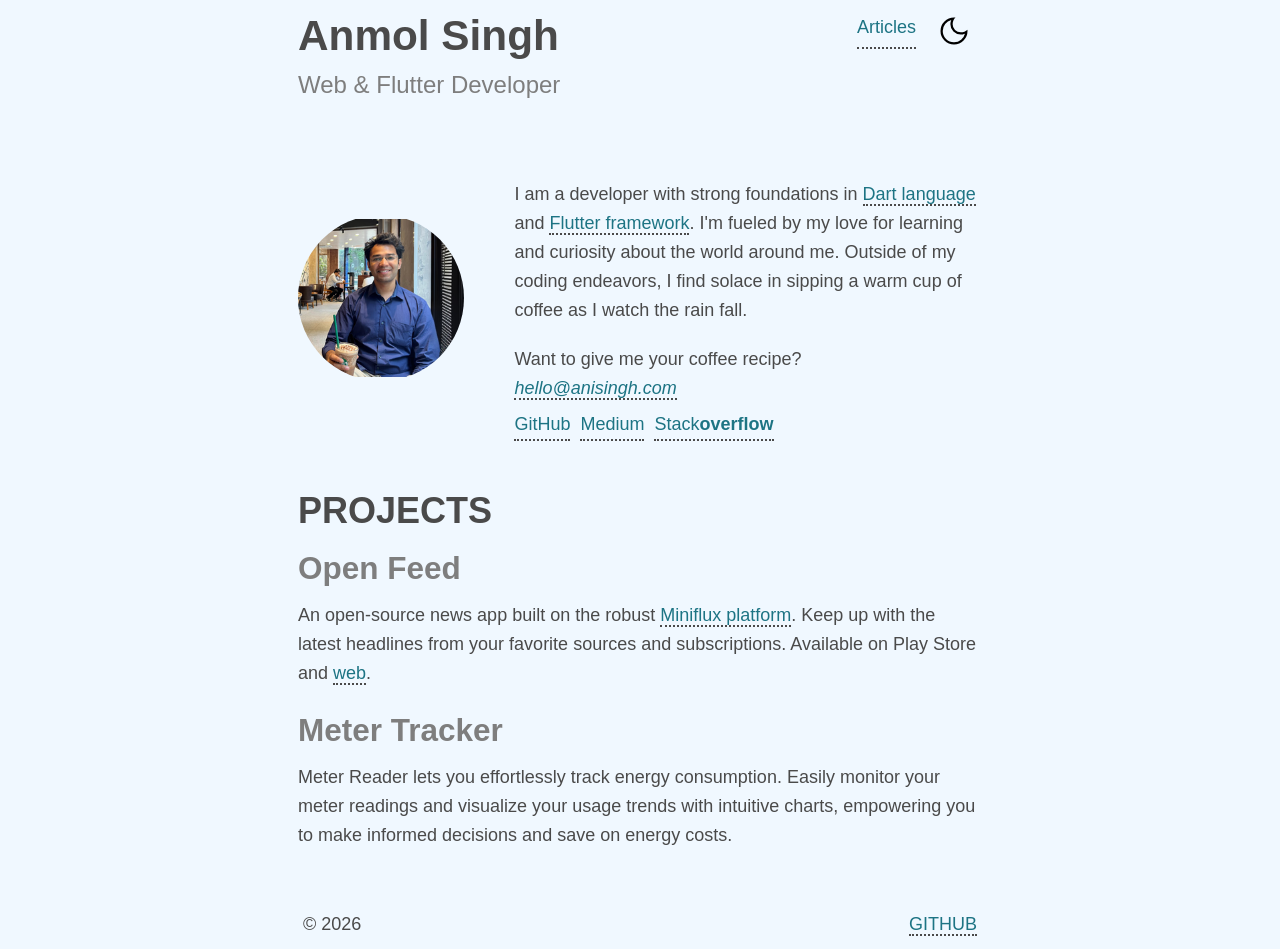
==== index.html @ 269e5a2c "Refactor: reorganize media links" ====
<!DOCTYPE html>
<html lang="en">
  <head>
    <meta charset="UTF-8" />
    <meta name="viewport" content="width=device-width, initial-scale=1.0" />
    <meta
      name="description"
      content="I am a developer who specializes in Flutter. I create websites, web and mobile phone apps as well as desktop apps."
    />
    <link rel="stylesheet" href="sakura.css" type="text/css" />
    <link rel="stylesheet" href="style.css" type="text/css" />
    <title>Anmol Singh - Web & Flutter Developer</title>
  </head>
  <body>
    <header>
      <div>
        <h1>Anmol Singh</h1>
        <p>Web & Flutter Developer</p>
      </div>
      <nav>
        <a
          href="https://github.com/anmol-me"
          target="_blank"
          rel="noopener noreferrer"
          >Articles</a
        >
        <button id="themeToggleButton" aria-label="Toggle Dark Mode">
          <img src="assets/icons/dark_mode.svg" class="icon" alt="Dark Mode" />
        </button>
      </nav>
    </header>

    <main>
      <section id="about">
        <img
          src="./assets/images/me.avif"
          alt="a person sitting in a cafe with a mug of coffee"
        />

        <div>
          <p class="text">
            I am a developer with strong foundations in
            <a
              href="https://dart.dev/"
              target="_blank"
              rel="noopener noreferrer"
              >Dart language</a
            >
            and
            <a
              href="https://flutter.dev/"
              target="_blank"
              rel="noopener noreferrer"
              >Flutter framework</a
            >. I'm fueled by my love for learning and curiosity about the world
            around me. Outside of my coding endeavors, I find solace in sipping
            a warm cup of coffee as I watch the rain fall.
          </p>
          <p class="sub-text">Want to give me your coffee recipe?</p>
          <address>
            <a href="mailto:hello@anisingh.com">hello@anisingh.com</a>
          </address>
          <nav>
            <a
              href="https://github.com/anmol-me"
              target="_blank"
              rel="noopener noreferrer"
              >GitHub</a
            >
            <a
              href="https://medium.com/@me-ani"
              target="_blank"
              rel="noopener noreferrer"
              >Medium</a
            >
            <a
              href="https://github.com/anmol-me"
              target="_blank"
              rel="noopener noreferrer"
              >Stack<strong>overflow</strong></a
            >
          </nav>
        </div>
      </section>

      <section>
        <h2>PROJECTS</h2>

        <article>
          <h3>Open Feed</h3>
          <p>
            An open-source news app built on the robust
            <a
              href="https://miniflux.app/"
              target="_blank"
              rel="noopener noreferrer"
              >Miniflux platform</a
            >. Keep up with the latest headlines from your favorite sources and
            subscriptions. Available on Play Store and
            <a
              href="https://open-feed-news.web.app/"
              target="_blank"
              rel="noopener noreferrer"
              >web</a
            >.
          </p>
        </article>
        <article>
          <h3>Meter Tracker</h3>
          <p>
            Meter Reader lets you effortlessly track energy consumption. Easily
            monitor your meter readings and visualize your usage trends with
            intuitive charts, empowering you to make informed decisions and save
            on energy costs.
          </p>
        </article>
      </section>
    </main>

    <footer>
      <time id="year"> </time>
      <div id="social-media">
        <a
          href="https://github.com/anmol-me"
          target="_blank"
          rel="noopener noreferrer"
          >GitHub</a
        >
      </div>
    </footer>

    <script src="script.js"></script>
  </body>
</html>
---- sakura.css ----
/* Sakura.css v1.5.0
 * ================
 * Minimal css theme.
 * Project: https://github.com/oxalorg/sakura/
 */
/* Body */
html {
    font-size: 62.5%;
    font-family: -apple-system, BlinkMacSystemFont, "Segoe UI", Roboto, "Helvetica Neue", Arial, "Noto Sans", sans-serif;
  }
  
  body {
    font-size: 1.8rem;
    line-height: 1.618;
    max-width: 38em;
    margin: auto;
    color: #4a4a4a;
    background-color: #f9f9f9;
    padding: 13px;
  }
  
  @media (max-width: 684px) {
    body {
      font-size: 1.53rem;
    }
  }
  @media (max-width: 382px) {
    body {
      font-size: 1.35rem;
    }
  }
  h1, h2, h3, h4, h5, h6 {
    line-height: 1.1;
    font-family: -apple-system, BlinkMacSystemFont, "Segoe UI", Roboto, "Helvetica Neue", Arial, "Noto Sans", sans-serif;
    font-weight: 700;
    margin-top: 3rem;
    margin-bottom: 1.5rem;
    overflow-wrap: break-word;
    word-wrap: break-word;
    -ms-word-break: break-all;
    word-break: break-word;
  }
  
  h1 {
    font-size: 2.35em;
  }
  
  h2 {
    font-size: 2em;
  }
  
  h3 {
    font-size: 1.75em;
  }
  
  h4 {
    font-size: 1.5em;
  }
  
  h5 {
    font-size: 1.25em;
  }
  
  h6 {
    font-size: 1em;
  }
  
  p {
    margin-top: 0px;
    margin-bottom: 2.5rem;
  }
  
  small, sub, sup {
    font-size: 75%;
  }
  
  hr {
    border-color: #1d7484;
  }
  
  a {
    text-decoration: none;
    color: #1d7484;
  }
  a:visited {
    color: #144f5a;
  }
  a:hover {
    color: #982c61;
    border-bottom: 2px solid #4a4a4a;
  }
  
  ul {
    padding-left: 1.4em;
    margin-top: 0px;
    margin-bottom: 2.5rem;
  }
  
  li {
    margin-bottom: 0.4em;
  }
  
  blockquote {
    margin-left: 0px;
    margin-right: 0px;
    padding-left: 1em;
    padding-top: 0.8em;
    padding-bottom: 0.8em;
    padding-right: 0.8em;
    border-left: 5px solid #1d7484;
    margin-bottom: 2.5rem;
    background-color: #f1f1f1;
  }
  
  blockquote p {
    margin-bottom: 0;
  }
  
  img, video {
    height: auto;
    max-width: 100%;
    margin-top: 0px;
    margin-bottom: 2.5rem;
  }
  
  /* Pre and Code */
  pre {
    background-color: #f1f1f1;
    display: block;
    padding: 1em;
    overflow-x: auto;
    margin-top: 0px;
    margin-bottom: 2.5rem;
    font-size: 0.9em;
  }
  
  code, kbd, samp {
    font-size: 0.9em;
    padding: 0 0.5em;
    background-color: #f1f1f1;
    white-space: pre-wrap;
  }
  
  pre > code {
    padding: 0;
    background-color: transparent;
    white-space: pre;
    font-size: 1em;
  }
  
  /* Tables */
  table {
    text-align: justify;
    width: 100%;
    border-collapse: collapse;
    margin-bottom: 2rem;
  }
  
  td, th {
    padding: 0.5em;
    border-bottom: 1px solid #f1f1f1;
  }
  
  /* Buttons, forms and input */
  input, textarea {
    border: 1px solid #4a4a4a;
  }
  input:focus, textarea:focus {
    border: 1px solid #1d7484;
  }
  
  textarea {
    width: 100%;
  }
  
  .button, button, input[type=submit], input[type=reset], input[type=button], input[type=file]::file-selector-button {
    display: inline-block;
    padding: 5px 10px;
    text-align: center;
    text-decoration: none;
    white-space: nowrap;
    background-color: #1d7484;
    color: #f9f9f9;
    border-radius: 1px;
    border: 1px solid #1d7484;
    cursor: pointer;
    box-sizing: border-box;
  }
  .button[disabled], button[disabled], input[type=submit][disabled], input[type=reset][disabled], input[type=button][disabled], input[type=file]::file-selector-button[disabled] {
    cursor: default;
    opacity: 0.5;
  }
  .button:hover, button:hover, input[type=submit]:hover, input[type=reset]:hover, input[type=button]:hover, input[type=file]::file-selector-button:hover {
    background-color: #982c61;
    color: #f9f9f9;
    outline: 0;
  }
  .button:focus-visible, button:focus-visible, input[type=submit]:focus-visible, input[type=reset]:focus-visible, input[type=button]:focus-visible, input[type=file]::file-selector-button:focus-visible {
    outline-style: solid;
    outline-width: 2px;
  }
  
  textarea, select, input {
    color: #4a4a4a;
    padding: 6px 10px; /* The 6px vertically centers text on FF, ignored by Webkit */
    margin-bottom: 10px;
    background-color: #f1f1f1;
    border: 1px solid #f1f1f1;
    border-radius: 4px;
    box-shadow: none;
    box-sizing: border-box;
  }
  textarea:focus, select:focus, input:focus {
    border: 1px solid #1d7484;
    outline: 0;
  }
  
  input[type=checkbox]:focus {
    outline: 1px dotted #1d7484;
  }
  
  label, legend, fieldset {
    display: block;
    margin-bottom: 0.5rem;
    font-weight: 600;
  }
---- style.css ----
:root {
  --secondary-color-light: rgb(126, 126, 126);
  --secondary-color-dark: rgb(187, 193, 198);
}

/* Dark Mode */
.dark-mode {
  background-color: black;
  color: aliceblue;
}

.dark-mode a {
  color: #2eb7cf;
}

.dark-mode section h3 {
  color: var(--secondary-color-dark);
}

.dark-mode header p {
  color: var(--secondary-color-dark);
}

.dark-mode a:hover {
  color: #b8467f;
  border-bottom: 2px solid #4a4a4a;
}

/* Light Mode */

html,
body {
  height: 100%;
  display: flex;
  flex-direction: column;
}

body {
  background-color: aliceblue;
  transition: background-color 0.5s ease;
}

body a {
  border-bottom: 2px dotted #4a4a4a;
}

header {
  display: flex;
  justify-content: space-between;
  align-items: start;
}

header nav {
  display: flex;
  gap: 30px;
}

header img {
  font-size: 4rem;
  margin: 4rem 1rem 0 0;
}

header h1 {
  margin-bottom: 0.625rem;
  margin-top: 0;
}

header p {
  font-size: x-large;
  color: var(--secondary-color-light);
}

header .icon {
  cursor: pointer;
}

#themeToggleButton {
  background: none;
  border: none;
  padding: 0;
  width: 36px;
  height: 36px;
  display: flex;
  justify-content: end;
  align-items: end;
}

section {
  margin: 50px 0 50px 0;
}

section h2 {
  margin-bottom: 1rem;
}

section h3 {
  margin-top: 2rem;
  color: var(--secondary-color-light);
}

#about {
  display: flex;
  gap: 50px;
  align-items: center;
  justify-content: space-between;
}

#about h2 {
  margin-top: 0;
}

#about .text {
  margin-bottom: 2rem;
}

#about .sub-text {
  margin: 0;
}

#about nav {
  display: flex;
  justify-content: start;
  gap: 10px;
  margin-top: 7px;
}

section img {
  width: 13vw;
  height: 13vw;
  border-radius: 50%;
  background-size: cover;
}

footer {
  display: flex;
  justify-content: space-between;
  align-items: center;
  padding: 10px 5px 10px 5px;
  margin-top: auto;
}

footer #social-media {
  text-transform: uppercase;
}

@media only screen and (max-width: 768px) {
  body {
    font-size: medium;
  }

  section {
    margin: 0;
  }

  #about {
    flex-direction: column;
    align-items: start;
    gap: 0;
  }

  section img {
    width: 40vw;
    height: 40vw;
    border-radius: 50%;
    background-size: cover;
  }
}
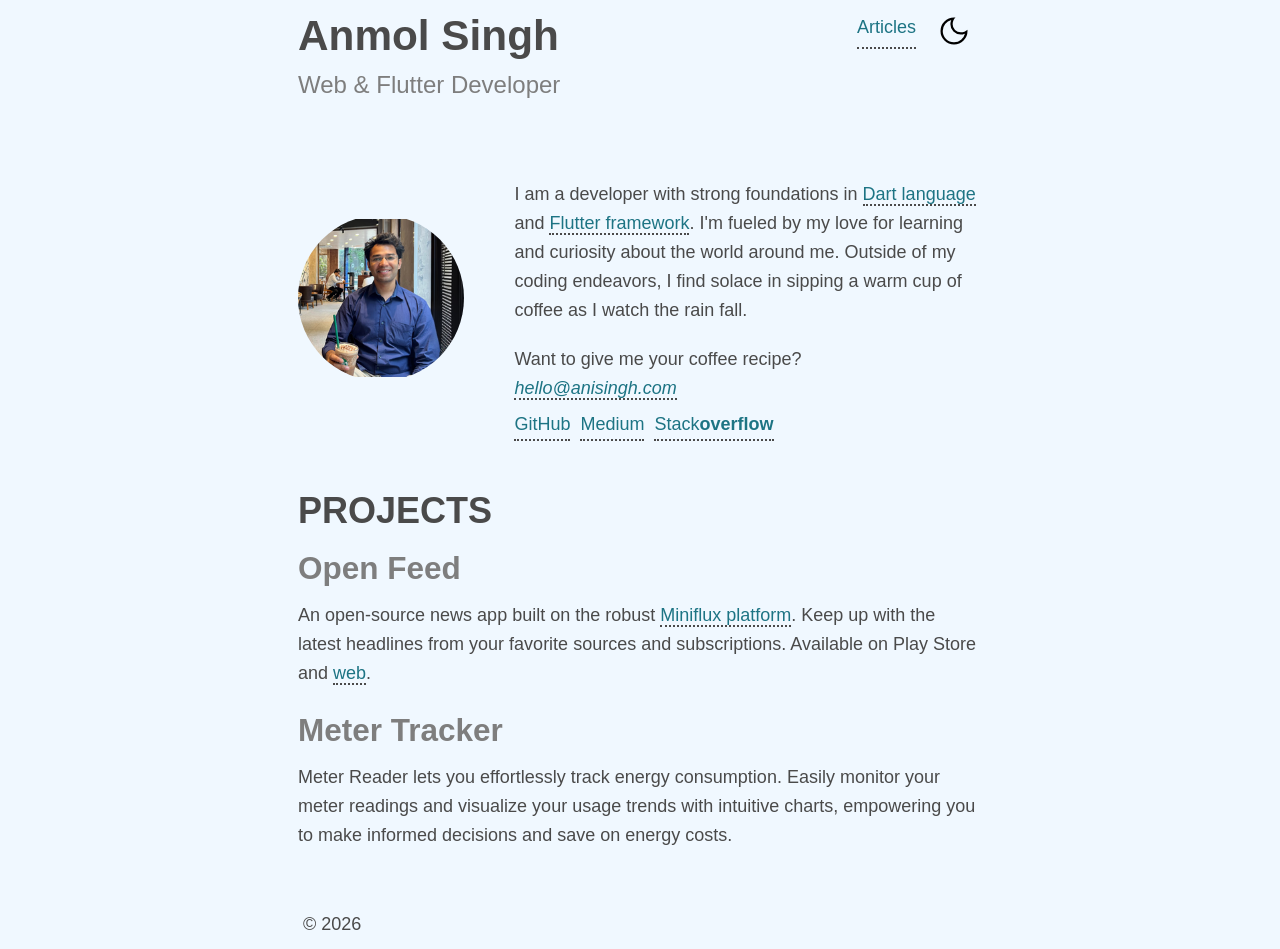
==== commit 64626aa4: "Remove media links from footer" ====
--- a/index.html
+++ b/index.html
@@ -119,14 +119,6 @@
 
     <footer>
       <time id="year"> </time>
-      <div id="social-media">
-        <a
-          href="https://github.com/anmol-me"
-          target="_blank"
-          rel="noopener noreferrer"
-          >GitHub</a
-        >
-      </div>
     </footer>
 
     <script src="script.js"></script>
--- a/style.css
+++ b/style.css
@@ -38,6 +38,7 @@
 body {
   background-color: aliceblue;
   transition: background-color 0.5s ease;
+  min-width: 684px;
 }
 
 body a {
@@ -139,13 +140,10 @@
   margin-top: auto;
 }
 
-footer #social-media {
-  text-transform: uppercase;
-}
-
 @media only screen and (max-width: 768px) {
   body {
     font-size: medium;
+    min-width: auto;
   }
 
   section {
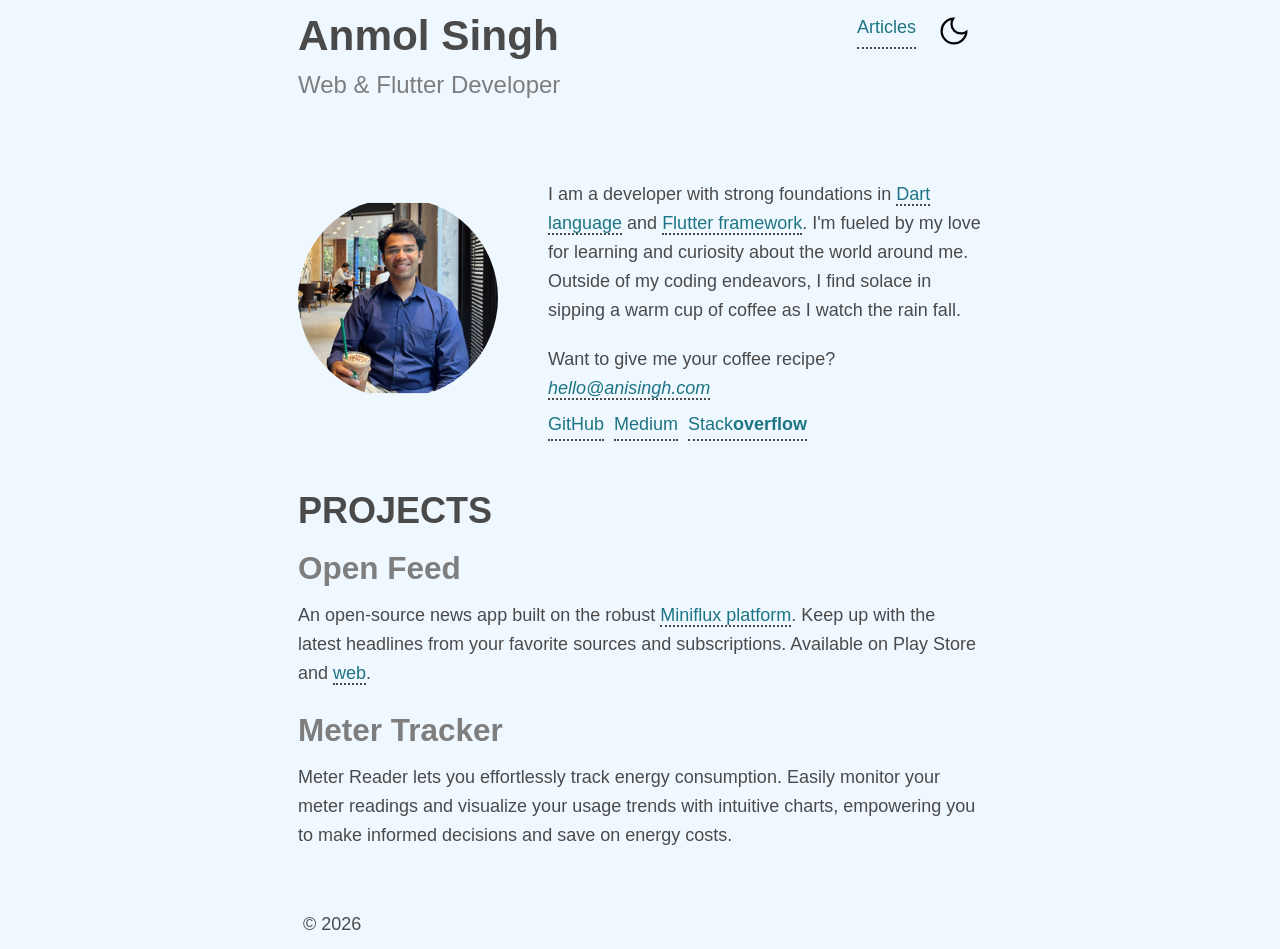
==== commit 62ff5cef: "Add articles page" ====
--- a/index.html
+++ b/index.html
@@ -18,12 +18,7 @@
         <p>Web & Flutter Developer</p>
       </div>
       <nav>
-        <a
-          href="https://github.com/anmol-me"
-          target="_blank"
-          rel="noopener noreferrer"
-          >Articles</a
-        >
+        <a href="articles.html">Articles</a>
         <button id="themeToggleButton" aria-label="Toggle Dark Mode">
           <img src="assets/icons/dark_mode.svg" class="icon" alt="Dark Mode" />
         </button>
--- a/style.css
+++ b/style.css
@@ -126,8 +126,8 @@
 }
 
 section img {
-  width: 13vw;
-  height: 13vw;
+  width: 200px;
+  height: 200px;
   border-radius: 50%;
   background-size: cover;
 }
@@ -140,6 +140,7 @@
   margin-top: auto;
 }
 
+/* Mobile View */
 @media only screen and (max-width: 768px) {
   body {
     font-size: medium;
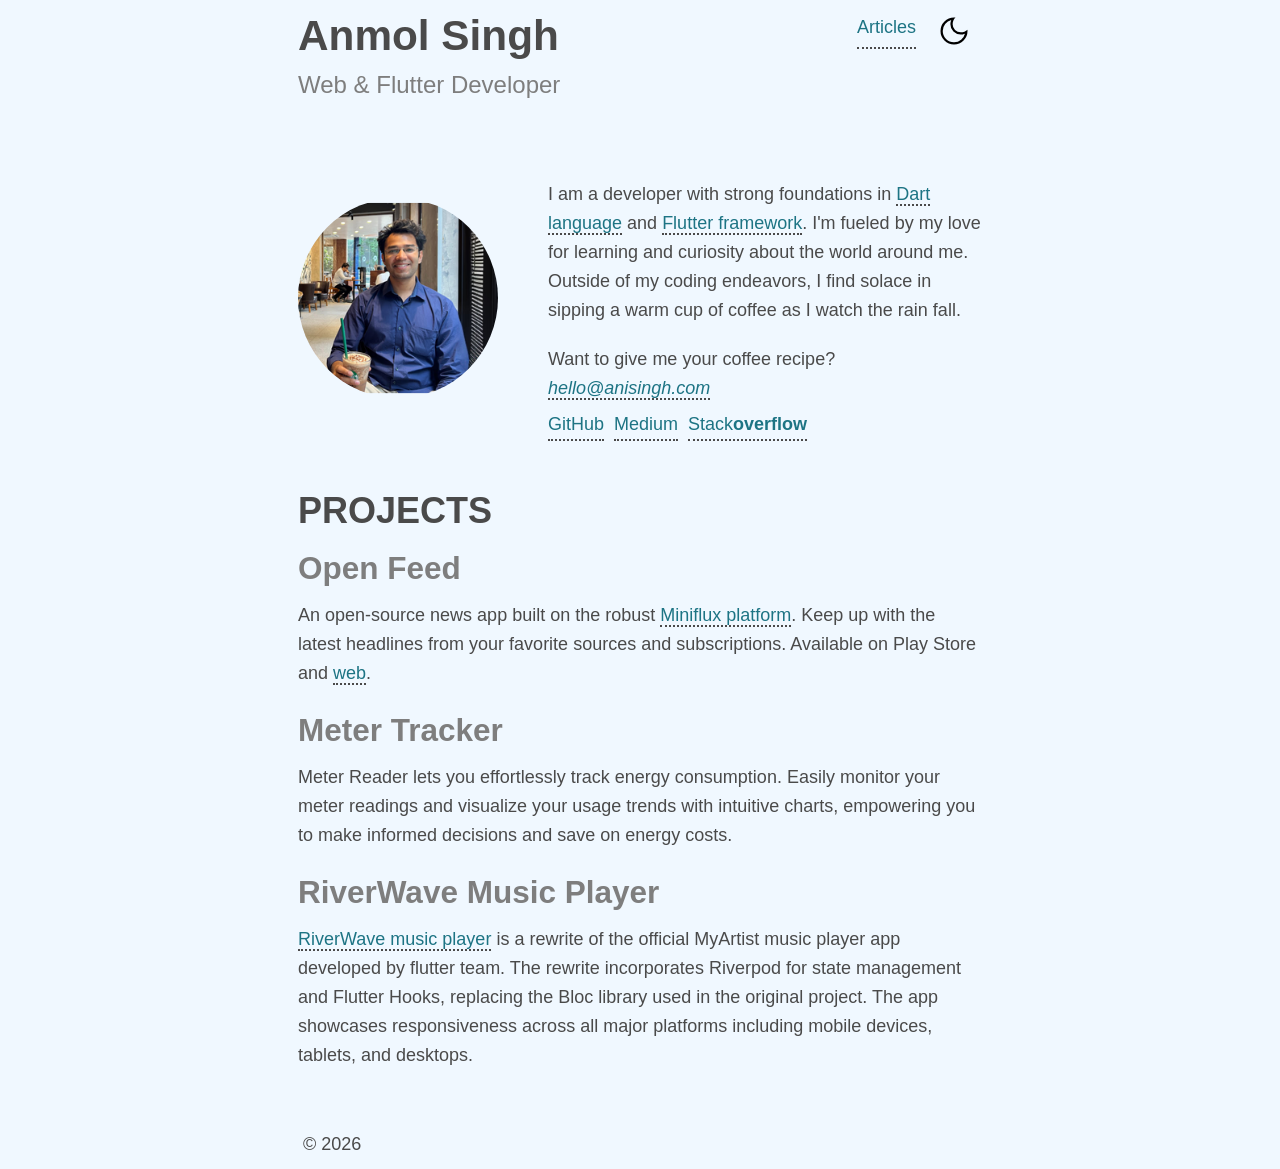
==== commit dd9ee8ef: "Add riverwave music player to projects" ====
--- a/index.html
+++ b/index.html
@@ -69,7 +69,7 @@
               >Medium</a
             >
             <a
-              href="https://github.com/anmol-me"
+              href="https://stackoverflow.com/users/18265188/anmol-singh"
               target="_blank"
               rel="noopener noreferrer"
               >Stack<strong>overflow</strong></a
@@ -109,6 +109,22 @@
             on energy costs.
           </p>
         </article>
+        <article>
+          <h3>RiverWave Music Player</h3>
+          <p>
+            <a
+              href="https://riverwave-music-player.web.app/"
+              target="_blank"
+              rel="noopener noreferrer"
+              >RiverWave music player</a
+            >
+            is a rewrite of the official MyArtist music player app developed by
+            flutter team. The rewrite incorporates Riverpod for state management
+            and Flutter Hooks, replacing the Bloc library used in the original
+            project. The app showcases responsiveness across all major platforms
+            including mobile devices, tablets, and desktops.
+          </p>
+        </article>
       </section>
     </main>
 
--- a/style.css
+++ b/style.css
@@ -37,7 +37,6 @@
 
 body {
   background-color: aliceblue;
-  transition: background-color 0.5s ease;
   min-width: 684px;
 }
 
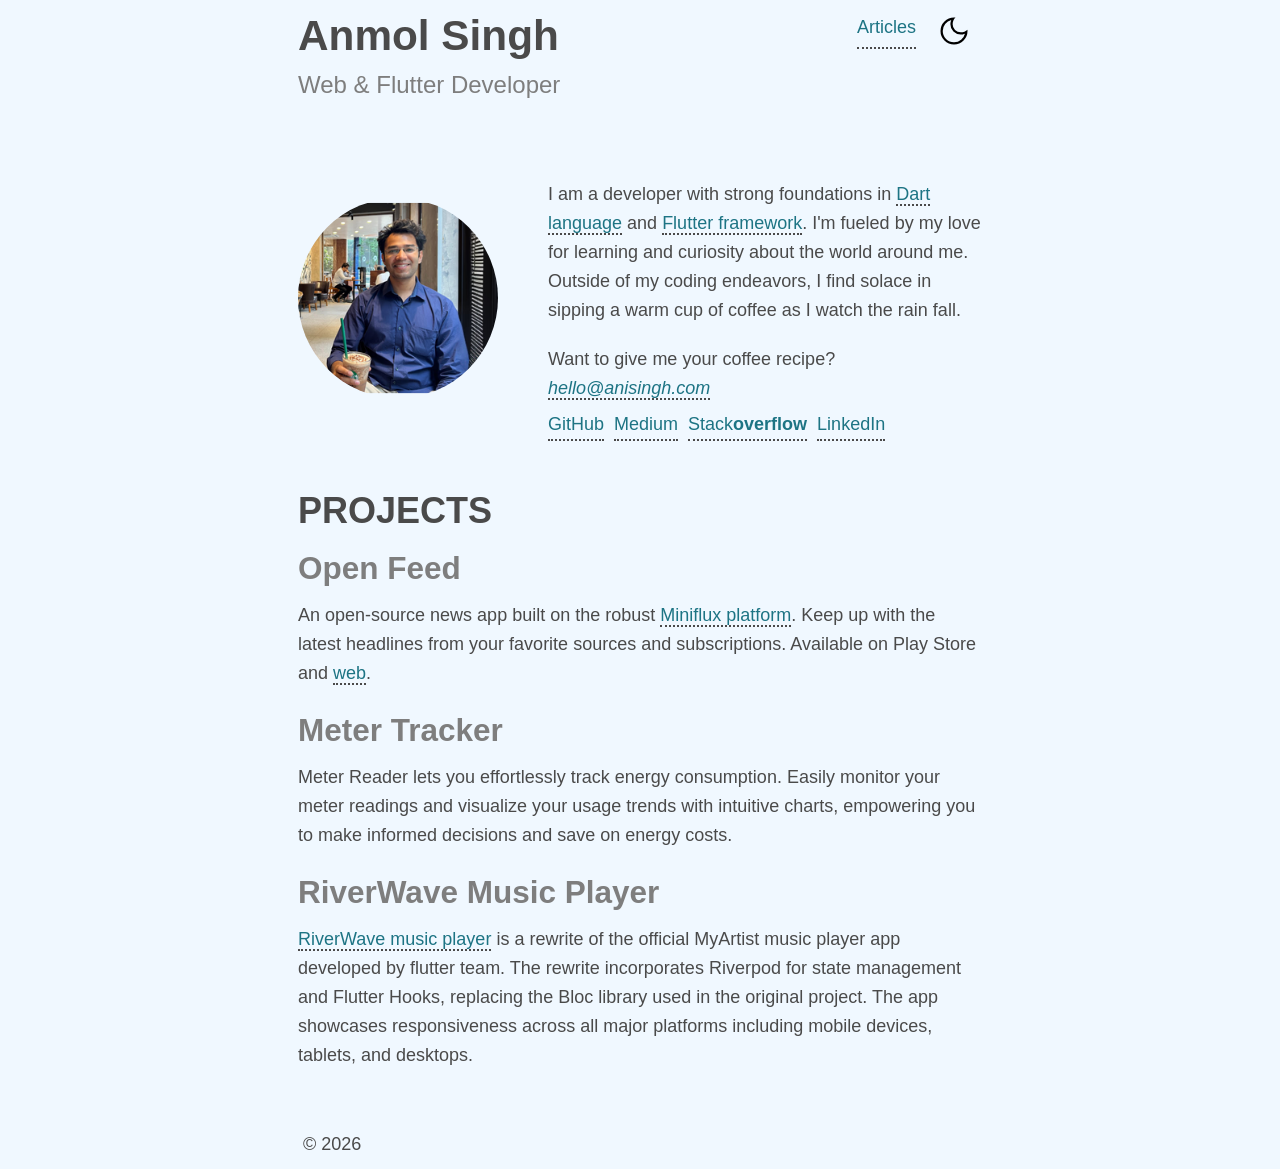
==== commit 8da22e1a: "Add linkedin" ====
--- a/index.html
+++ b/index.html
@@ -74,6 +74,12 @@
               rel="noopener noreferrer"
               >Stack<strong>overflow</strong></a
             >
+            <a
+              href="https://www.linkedin.com/in/me-ani"
+              target="_blank"
+              rel="noopener noreferrer"
+              >LinkedIn</a
+            >
           </nav>
         </div>
       </section>
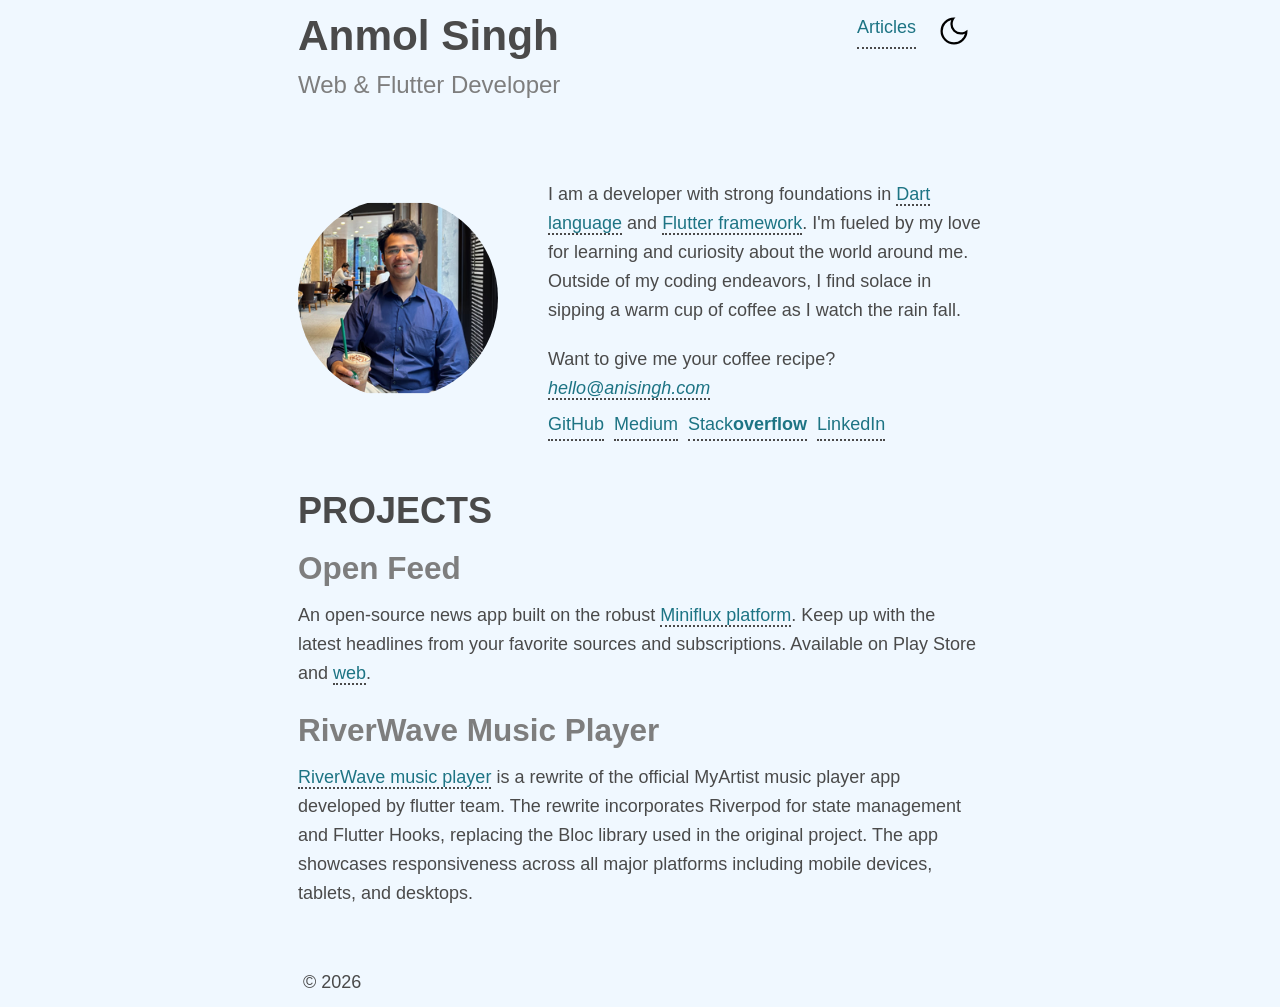
==== commit d97b1db0: "Remove project meter tracker" ====
--- a/index.html
+++ b/index.html
@@ -106,7 +106,7 @@
             >.
           </p>
         </article>
-        <article>
+        <!-- <article>
           <h3>Meter Tracker</h3>
           <p>
             Meter Reader lets you effortlessly track energy consumption. Easily
@@ -114,7 +114,7 @@
             intuitive charts, empowering you to make informed decisions and save
             on energy costs.
           </p>
-        </article>
+        </article> -->
         <article>
           <h3>RiverWave Music Player</h3>
           <p>
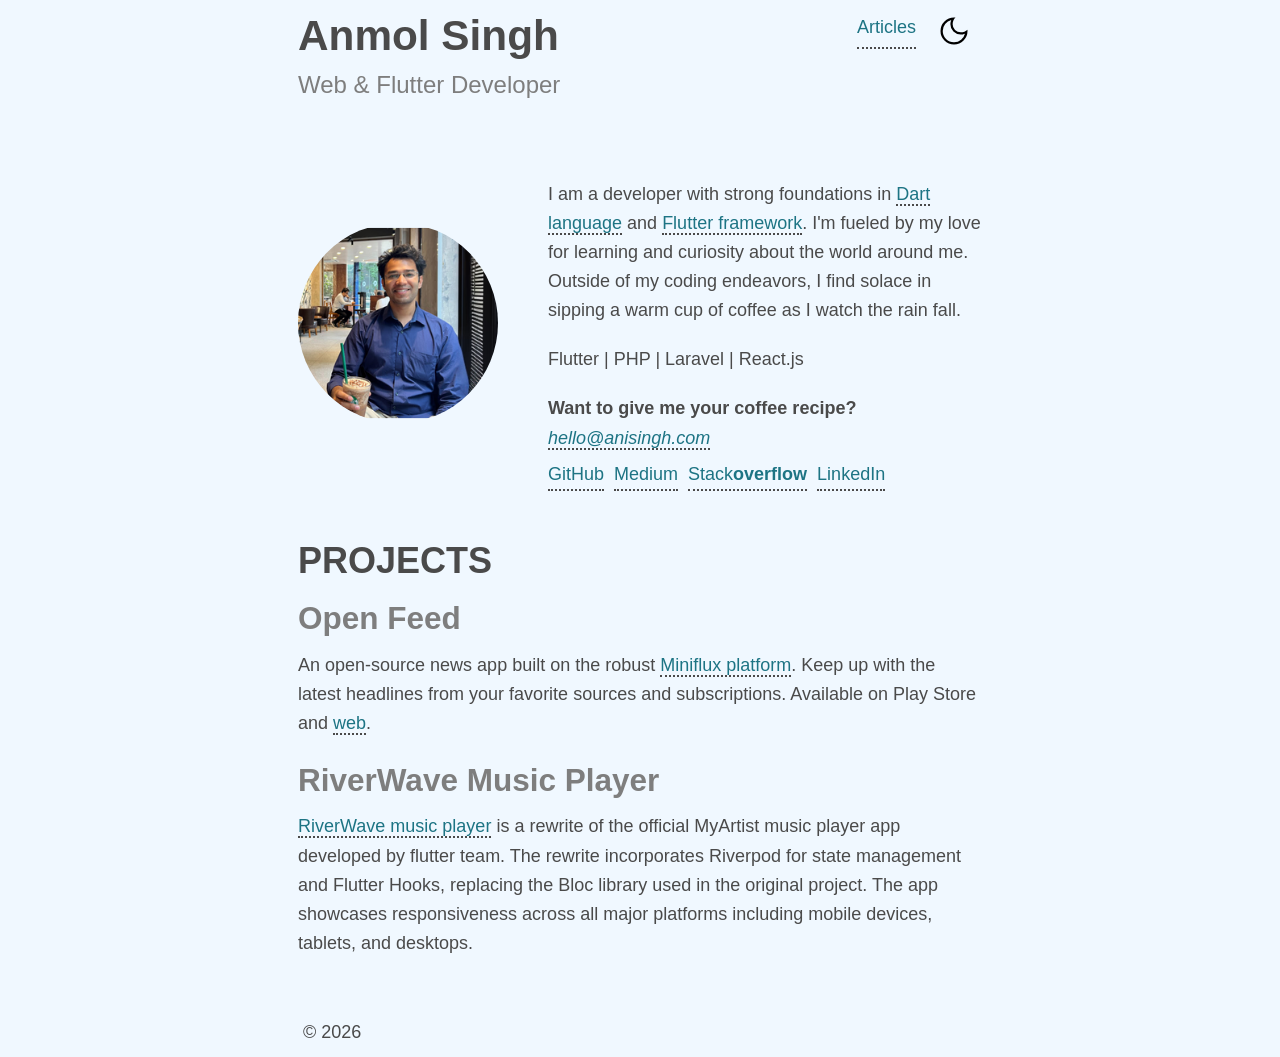
==== commit 538c79f7: "Add skills tab" ====
--- a/index.html
+++ b/index.html
@@ -51,7 +51,8 @@
             around me. Outside of my coding endeavors, I find solace in sipping
             a warm cup of coffee as I watch the rain fall.
           </p>
-          <p class="sub-text">Want to give me your coffee recipe?</p>
+          <p>Flutter | PHP | Laravel | React.js</p>
+          <h6 class="sub-text">Want to give me your coffee recipe?</h6>
           <address>
             <a href="mailto:hello@anisingh.com">hello@anisingh.com</a>
           </address>
--- a/style.css
+++ b/style.css
@@ -114,7 +114,7 @@
 }
 
 #about .sub-text {
-  margin: 0;
+  margin: 0 0 5px 0;
 }
 
 #about nav {
